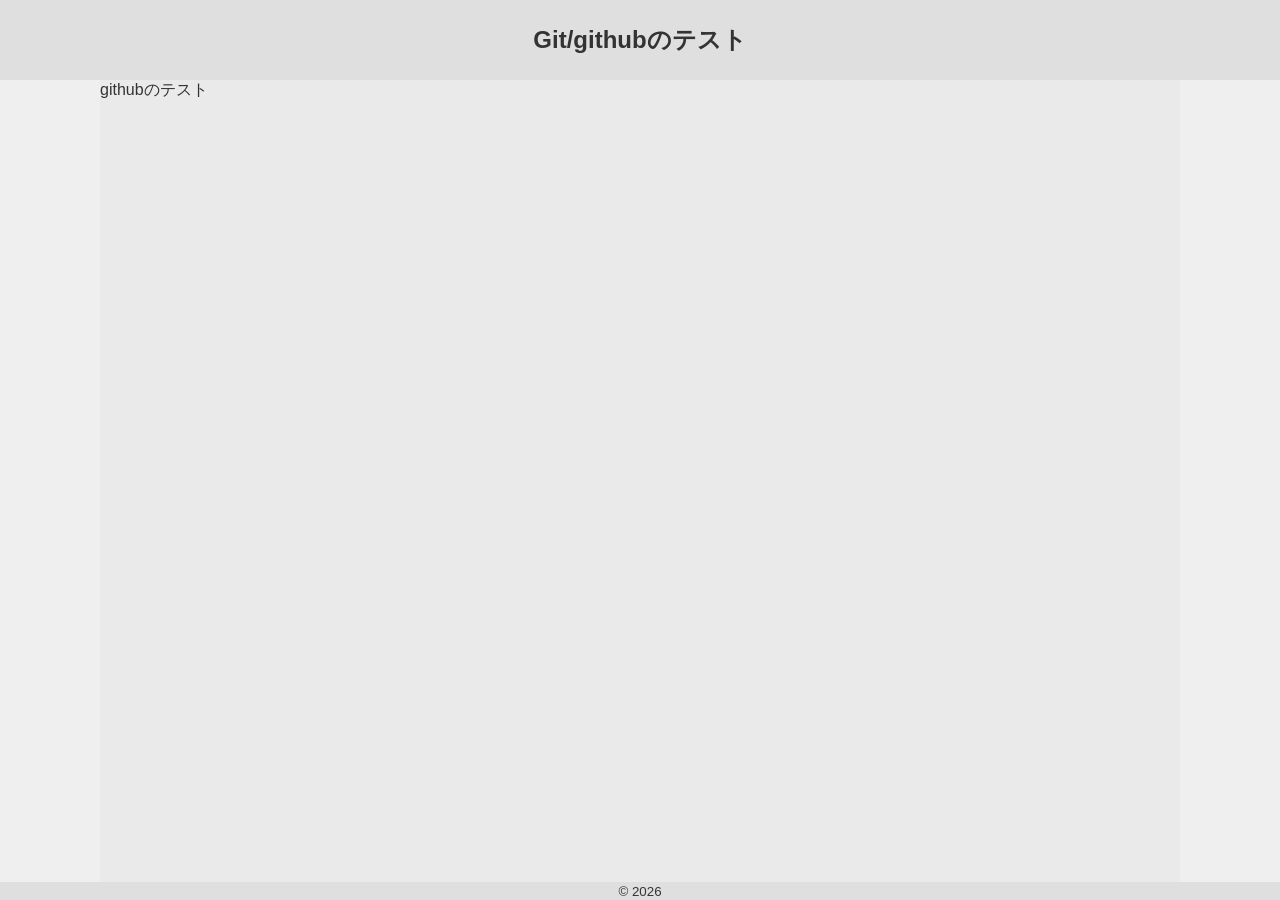
==== index.html @ 06b8a085 "ルート直下に移動" ====
<!DOCTYPE html>
<html lang="ja">

<head>
  <meta charset="UTF-8">
  <meta name="viewport" content="width=device-width, initial-scale=1.0">
  <link rel="stylesheet" href="css/reset.css">
  <link rel="stylesheet" href="css/style.css">
  <title>Git/githubのテスト</title>
</head>

<body>

  <header>
    <h1>Git/githubのテスト</h1>
    <!-- <nav class="g-nav">
      <ul>
        <li><a href="">★</a></li>
        <li><a href="">★</a></li>
        <li><a href="">★</a></li>
      </ul>
    </nav> -->
  </header>

  <main>

    <p>githubのテスト</p>




    <!-- <div class="wrapper">
        <div class="box"></div>
        <div class="box"></div>
      </div> -->




    <script>

    </script>




  </main>












  <footer>
    <p><small>&copy; 2026 </small></p>
  </footer>




</body>

</html>
---- css/style.css ----
/* 文字コードを指定する */
@charset "UTF-8";

body {
  background: #efefef;
  /* フッターを最下部につけて表示する */
  /* grid layout */
  display: grid;
  /* 子要素行（ここでは3つ header main footer） */
  grid-template-rows: auto 1fr auto;
  /* 最小の高さ */
  min-height: 100vh;
}

.container {
  background: #9f9e9e;
}

header {
  background: #dfdfdf;
  padding: 14px 0;

  /* 要素を中央にそろえる（tac以外の方法） */
  display: flex;
  justify-content: center;
  align-items: center;
}

header>h1 {
  font-size: 24px;
  margin: 10px;
}

main {
  background: #eaeaeb;
  width: 1080px;
  margin: 0 auto;
}

h2 {
  font-size: 18px;
  margin: 10px 0;
}

.wrapper {
  background: #aeeecc;
}

.box {
  background: #6a91ec;
}





/* フッター */
footer {
  background: #dfdfdf;
  color: #333;

  /* 要素を中央にそろえる（tac以外の方法） */
  display: flex;
  justify-content: center;
  align-items: center;
}



/* ▼レスポンシブ▼ */
/* 720px以下 */
@media (width <=720px) {

  main {
    width: 100%;
  }

  .container {
    width: 100%;
  }

  /* .wrapper {
    background: #aeeecc;

  } */

}

/* /レスポンシブ */
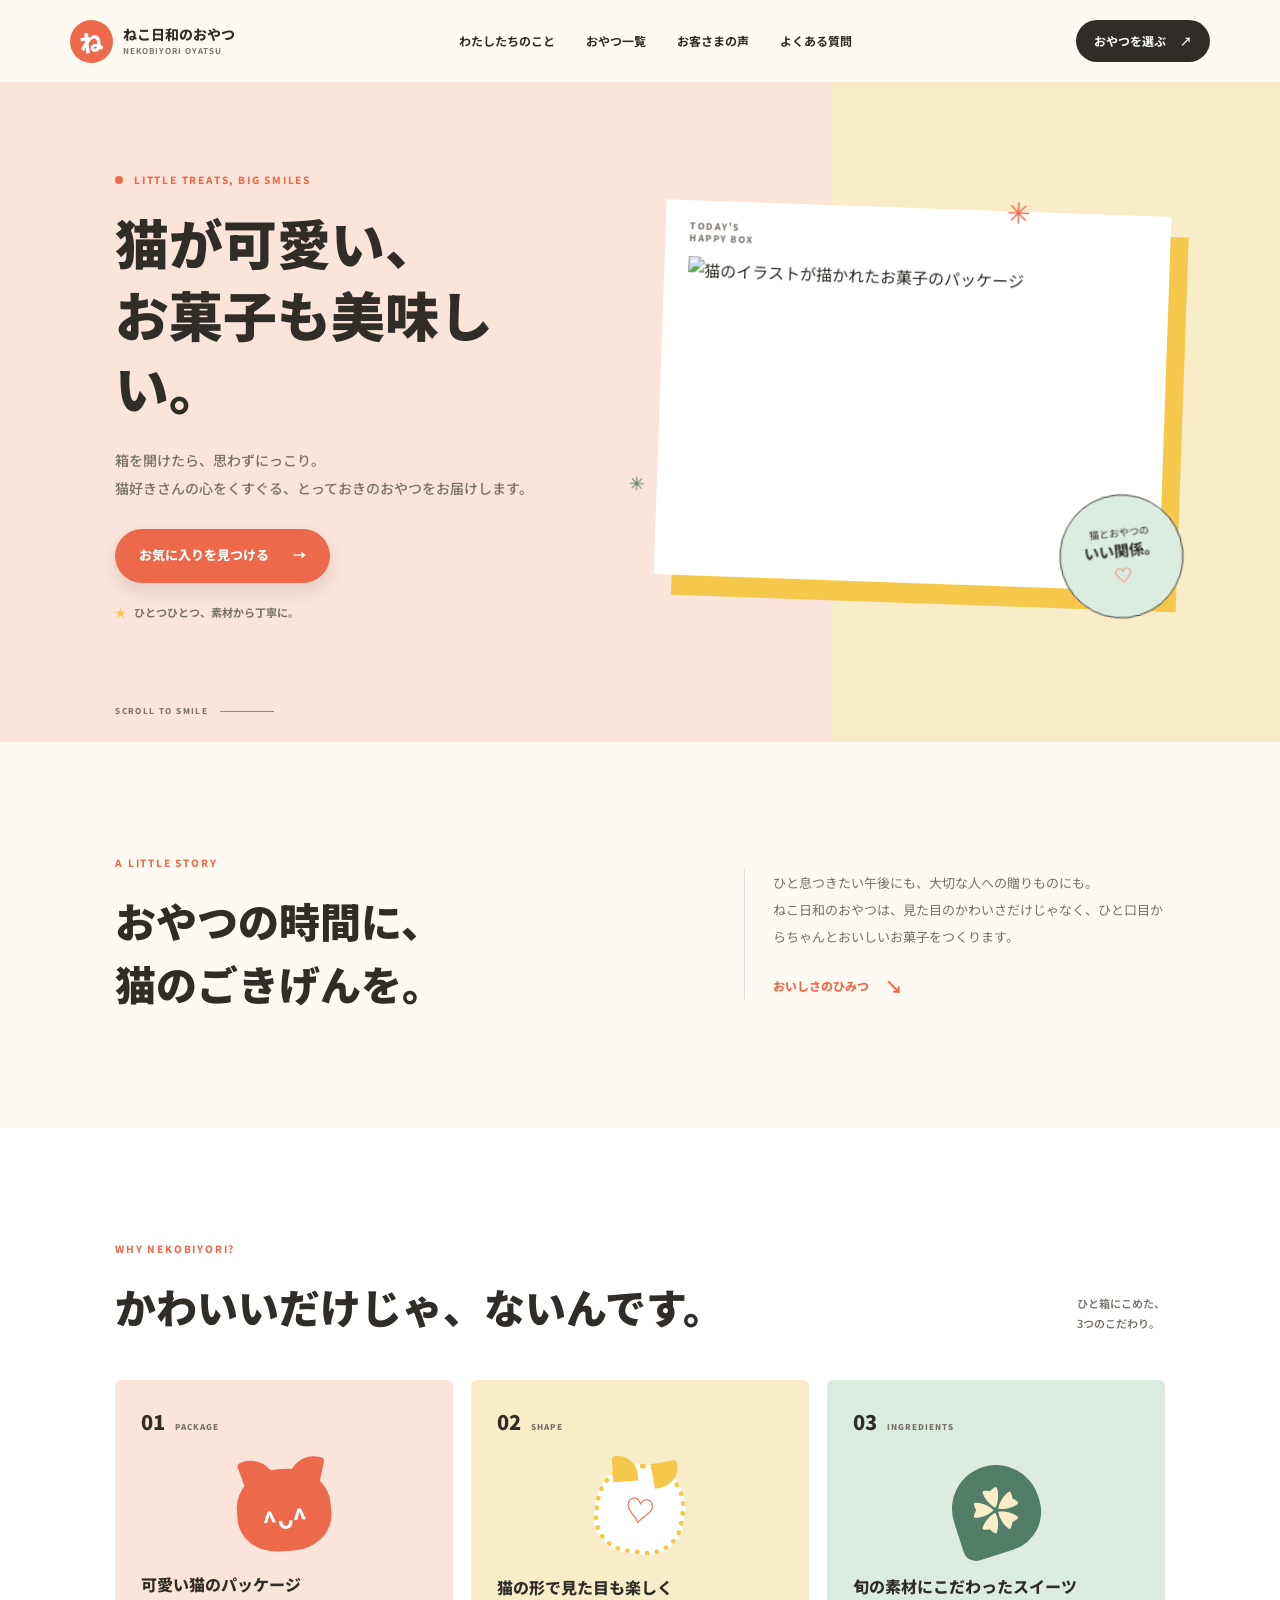
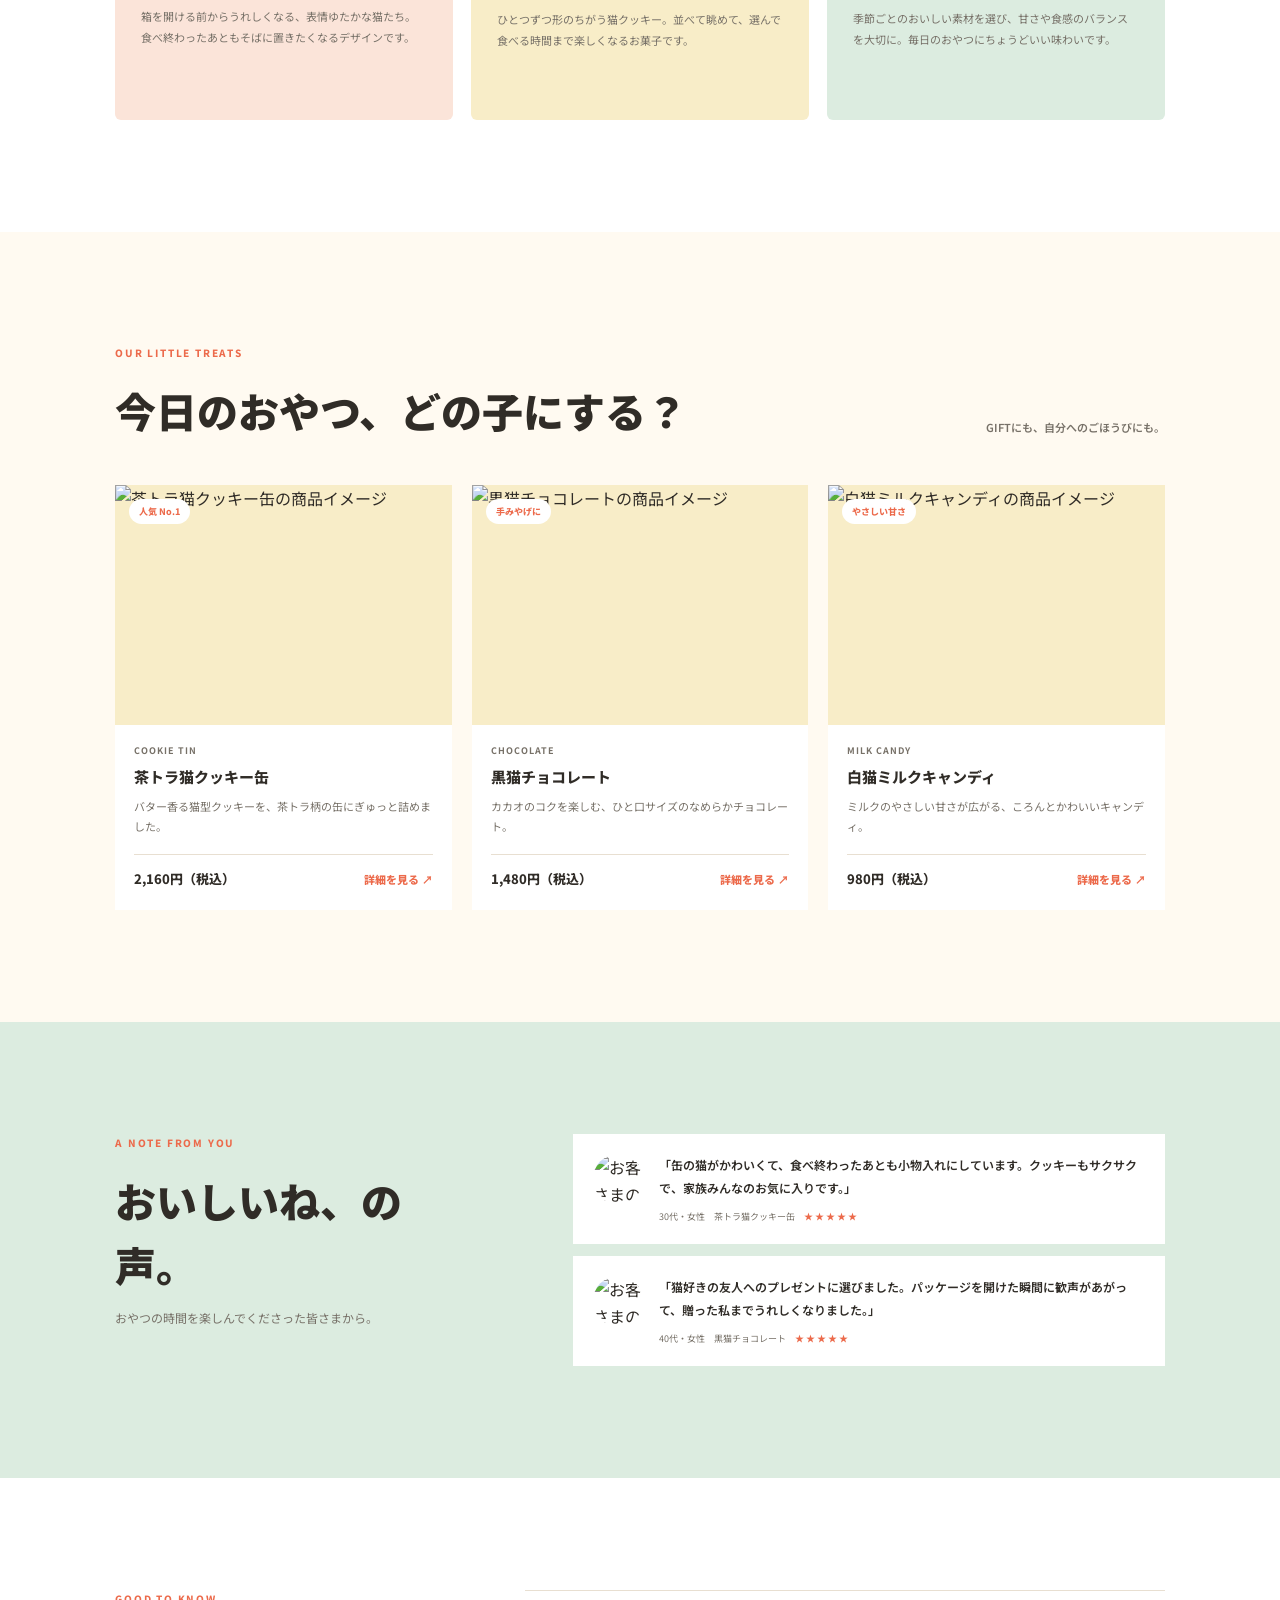
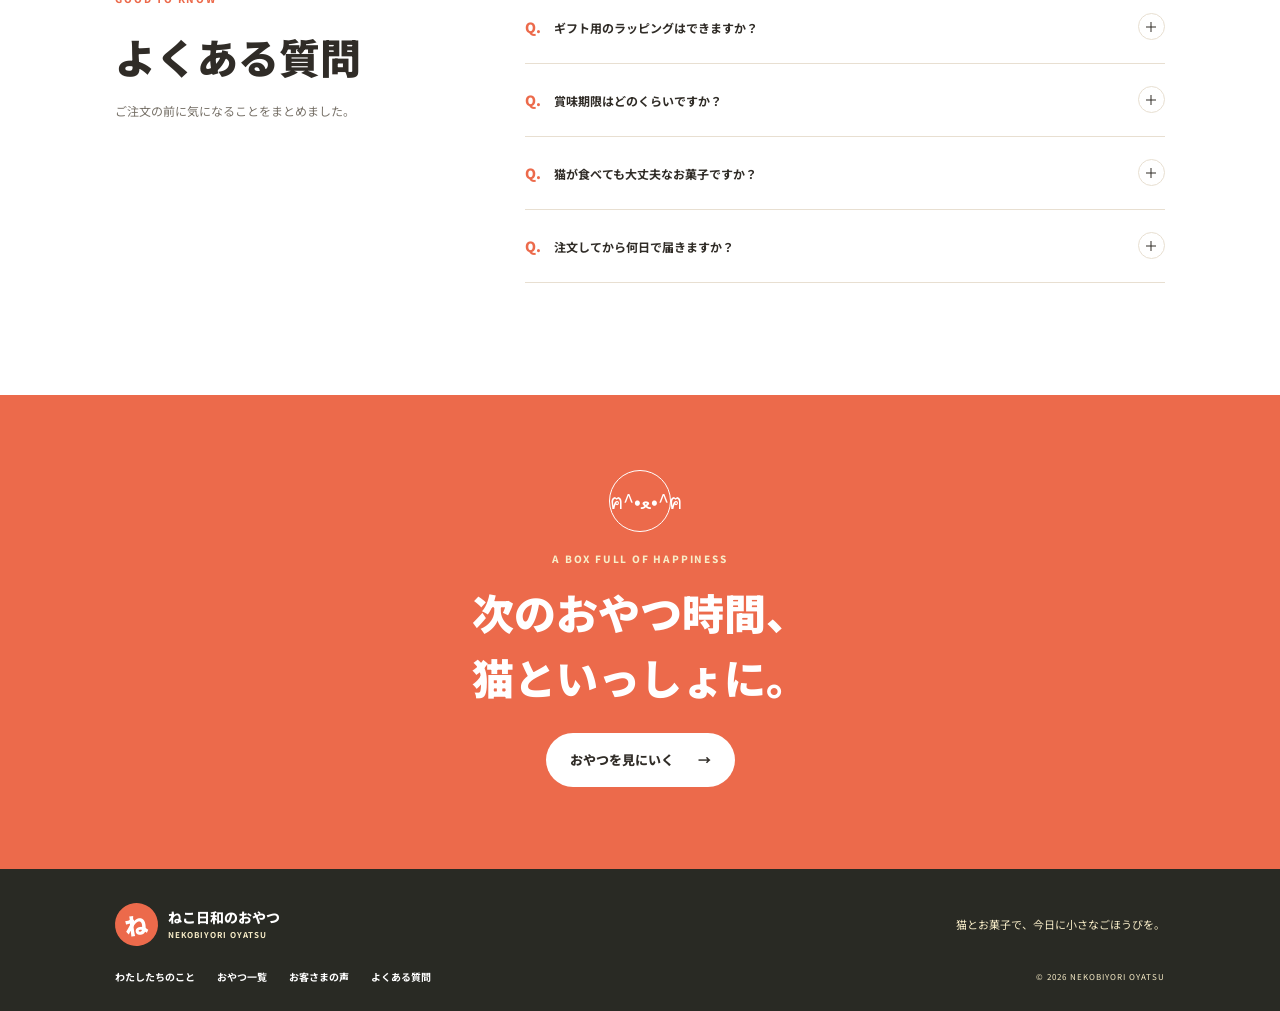
==== commit bcac6dcf: "バイブコーディングテスト（初回）" ====
--- a/index.html
+++ b/index.html
@@ -4,66 +4,144 @@
 <head>
   <meta charset="UTF-8">
   <meta name="viewport" content="width=device-width, initial-scale=1.0">
+  <meta name="description" content="猫のかわいさと、お菓子のおいしさをひと箱に。ねこ日和のおやつは、贈りものにもぴったりな小さなスイーツブランドです。">
+  <meta name="theme-color" content="#fffaf1">
+  <link rel="preconnect" href="https://fonts.googleapis.com">
+  <link rel="preconnect" href="https://fonts.gstatic.com" crossorigin>
+  <link href="https://fonts.googleapis.com/css2?family=Noto+Sans+JP:wght@400;500;600;700;800;900&display=swap" rel="stylesheet">
   <link rel="stylesheet" href="css/reset.css">
   <link rel="stylesheet" href="css/style.css">
-  <title>Git/githubのテスト</title>
+  <title>ねこ日和のおやつ | 猫が可愛い、お菓子も美味しい</title>
 </head>
 
 <body>
-
-  <header>
-    <h1>Git/githubのテスト</h1>
-    <!-- <nav class="g-nav">
-      <ul>
-        <li><a href="">★</a></li>
-        <li><a href="">★</a></li>
-        <li><a href="">★</a></li>
-      </ul>
-    </nav> -->
+  <header class="site-header">
+    <a class="brand" href="#top" aria-label="ねこ日和のおやつ トップ">
+      <span class="brand-mark" aria-hidden="true">ね</span>
+      <span class="brand-name">ねこ日和のおやつ<small>NEKOBIYORI OYATSU</small></span>
+    </a>
+    <nav class="site-nav" aria-label="メインナビゲーション">
+      <a href="#story">わたしたちのこと</a>
+      <a href="#products">おやつ一覧</a>
+      <a href="#voice">お客さまの声</a>
+      <a href="#faq">よくある質問</a>
+    </nav>
+    <a class="header-cta" href="#products">おやつを選ぶ <span aria-hidden="true">↗</span></a>
   </header>
 
-  <main>
+  <main id="top">
+    <section class="hero" aria-labelledby="hero-title">
+      <div class="hero-copy">
+        <p class="eyebrow"><span class="eyebrow-dot"></span> LITTLE TREATS, BIG SMILES</p>
+        <h1 id="hero-title">猫が可愛い、<br>お菓子も美味しい。</h1>
+        <p class="hero-description">箱を開けたら、思わずにっこり。<br>猫好きさんの心をくすぐる、とっておきのおやつをお届けします。</p>
+        <a class="button button-primary" href="#products">お気に入りを見つける <span aria-hidden="true">→</span></a>
+        <p class="hero-note"><span aria-hidden="true">★</span> ひとつひとつ、素材から丁寧に。</p>
+      </div>
+      <div class="hero-visual">
+        <div class="hero-visual-label">TODAY'S<br>HAPPY BOX</div>
+        <img src="https://placehold.jp/800x400.png?text=Main+Visual" alt="猫のイラストが描かれたお菓子のパッケージ">
+        <div class="hero-sticker"><span>猫とおやつの</span><strong>いい関係。</strong><span aria-hidden="true">♡</span></div>
+        <span class="hero-spark hero-spark-one" aria-hidden="true">✳</span>
+        <span class="hero-spark hero-spark-two" aria-hidden="true">✳</span>
+      </div>
+      <a class="scroll-cue" href="#story"><span>SCROLL TO SMILE</span><i aria-hidden="true"></i></a>
+    </section>
 
-    <p>githubのテスト</p>
+    <section class="intro section-pad" id="story" aria-labelledby="story-title">
+      <div class="section-heading">
+        <p class="eyebrow">A LITTLE STORY</p>
+        <h2 id="story-title">おやつの時間に、<br>猫のごきげんを。</h2>
+      </div>
+      <div class="intro-copy">
+        <p>ひと息つきたい午後にも、大切な人への贈りものにも。<br>ねこ日和のおやつは、見た目のかわいさだけじゃなく、ひと口目からちゃんとおいしいお菓子をつくります。</p>
+        <a class="text-link" href="#features">おいしさのひみつ <span aria-hidden="true">↘</span></a>
+      </div>
+    </section>
 
+    <section class="features section-pad" id="features" aria-labelledby="features-title">
+      <div class="section-title-row">
+        <div>
+          <p class="eyebrow">WHY NEKOBIYORI?</p>
+          <h2 id="features-title">かわいいだけじゃ、ないんです。</h2>
+        </div>
+        <p class="section-aside">ひと箱にこめた、<br>3つのこだわり。</p>
+      </div>
+      <div class="feature-list">
+        <article class="feature-card feature-card-coral">
+          <div class="feature-number">01 <span>PACKAGE</span></div>
+          <div class="feature-illustration illustration-cat" aria-hidden="true"><span class="cat-face">^ᴗ^</span><span class="cat-ear cat-ear-left"></span><span class="cat-ear cat-ear-right"></span></div>
+          <h3>可愛い猫のパッケージ</h3>
+          <p>箱を開ける前からうれしくなる、表情ゆたかな猫たち。食べ終わったあともそばに置きたくなるデザインです。</p>
+        </article>
+        <article class="feature-card feature-card-yellow">
+          <div class="feature-number">02 <span>SHAPE</span></div>
+          <div class="feature-illustration illustration-cookie" aria-hidden="true"><span>♡</span></div>
+          <h3>猫の形で見た目も楽しく</h3>
+          <p>ひとつずつ形のちがう猫クッキー。並べて眺めて、選んで食べる時間まで楽しくなるお菓子です。</p>
+        </article>
+        <article class="feature-card feature-card-mint">
+          <div class="feature-number">03 <span>INGREDIENTS</span></div>
+          <div class="feature-illustration illustration-leaf" aria-hidden="true"><span>✿</span></div>
+          <h3>旬の素材にこだわったスイーツ</h3>
+          <p>季節ごとのおいしい素材を選び、甘さや食感のバランスを大切に。毎日のおやつにちょうどいい味わいです。</p>
+        </article>
+      </div>
+    </section>
 
+    <section class="products section-pad" id="products" aria-labelledby="products-title">
+      <div class="section-title-row">
+        <div>
+          <p class="eyebrow">OUR LITTLE TREATS</p>
+          <h2 id="products-title">今日のおやつ、どの子にする？</h2>
+        </div>
+        <p class="section-aside">GIFTにも、自分へのごほうびにも。</p>
+      </div>
+      <div class="product-grid" id="product-list" aria-live="polite"></div>
+    </section>
 
+    <section class="voice section-pad" id="voice" aria-labelledby="voice-title">
+      <div class="voice-heading">
+        <p class="eyebrow">A NOTE FROM YOU</p>
+        <h2 id="voice-title">おいしいね、の声。</h2>
+        <p>おやつの時間を楽しんでくださった皆さまから。</p>
+      </div>
+      <div class="voice-grid" id="voice-list" aria-live="polite"></div>
+    </section>
 
-    <!-- <div class="wrapper">
-        <div class="box"></div>
-        <div class="box"></div>
-      </div> -->
+    <section class="faq section-pad" id="faq" aria-labelledby="faq-title">
+      <div class="faq-intro">
+        <p class="eyebrow">GOOD TO KNOW</p>
+        <h2 id="faq-title">よくある質問</h2>
+        <p>ご注文の前に気になることをまとめました。</p>
+      </div>
+      <div class="faq-list" id="faq-list"></div>
+    </section>
 
-
-
-
-    <script>
-
-    </script>
-
-
-
-
+    <section class="closing-cta" aria-label="商品一覧への案内">
+      <div class="closing-cat" aria-hidden="true">ฅ^•ﻌ•^ฅ</div>
+      <p class="eyebrow">A BOX FULL OF HAPPINESS</p>
+      <h2>次のおやつ時間、<br>猫といっしょに。</h2>
+      <a class="button button-light" href="#products">おやつを見にいく <span aria-hidden="true">→</span></a>
+    </section>
   </main>
 
-
-
-
-
-
-
-
-
-
-
-
-  <footer>
-    <p><small>&copy; 2026 </small></p>
+  <footer class="site-footer">
+    <a class="brand footer-brand" href="#top" aria-label="ねこ日和のおやつ トップ">
+      <span class="brand-mark" aria-hidden="true">ね</span>
+      <span class="brand-name">ねこ日和のおやつ<small>NEKOBIYORI OYATSU</small></span>
+    </a>
+    <p class="footer-message">猫とお菓子で、今日に小さなごほうびを。</p>
+    <nav class="footer-nav" aria-label="フッターナビゲーション">
+      <a href="#story">わたしたちのこと</a>
+      <a href="#products">おやつ一覧</a>
+      <a href="#voice">お客さまの声</a>
+      <a href="#faq">よくある質問</a>
+    </nav>
+    <small class="copyright">© 2026 NEKOBIYORI OYATSU</small>
   </footer>
 
-
-
-
+  <script src="js/script.js" defer></script>
 </body>
 
-</html>+</html>
--- a/css/style.css
+++ b/css/style.css
@@ -1,89 +1,1199 @@
-/* 文字コードを指定する */
 @charset "UTF-8";
 
+:root {
+  /* 欧文と和文のフォント。リセットCSSの指定を上書きして全体に適用します。 */
+  --font_en: "Noto Sans JP";
+  --font_ja: "Noto Sans JP";
+  --font-family: var(--font_en), var(--font_ja), sans-serif;
+  /* サイトの基本カラー。色を変える場合はここを編集してください。 */
+  --primary-color: #ec6a4b;
+  --secondary-color: #f5c84c;
+  --bg-color: #fffaf1;
+  --text-color: #302c27;
+  --muted-color: #777168;
+  --surface-color: #ffffff;
+  --line-color: #e8dfd1;
+  --coral-soft: #fbe4d9;
+  --yellow-soft: #f8edc8;
+  --mint-soft: #dcece0;
+  --mint-strong: #527d66;
+  --dark-color: #292a24;
+  --white-color: #ffffff;
+  --shadow-color: rgb(48 44 39 / 12%);
+  --shadow-soft: 0 16px 40px var(--shadow-color);
+  --radius-card: 6px;
+}
+
+* {
+  font-family: var(--font-family);
+}
+
+html {
+  scroll-padding-top: 88px;
+}
+
 body {
-  background: #efefef;
-  /* フッターを最下部につけて表示する */
-  /* grid layout */
-  display: grid;
-  /* 子要素行（ここでは3つ header main footer） */
-  grid-template-rows: auto 1fr auto;
-  /* 最小の高さ */
-  min-height: 100vh;
-}
-
-.container {
-  background: #9f9e9e;
-}
-
-header {
-  background: #dfdfdf;
-  padding: 14px 0;
-
-  /* 要素を中央にそろえる（tac以外の方法） */
+  min-width: 320px;
+  background: var(--bg-color);
+  color: var(--text-color);
+  font-family: var(--font-family);
+  line-height: 1.7;
+}
+
+button,
+a {
+  -webkit-tap-highlight-color: transparent;
+}
+
+a:focus-visible,
+button:focus-visible {
+  outline: 3px solid var(--primary-color);
+  outline-offset: 4px;
+}
+
+.site-header {
+  position: relative;
+  z-index: 5;
   display: flex;
+  min-height: 82px;
+  align-items: center;
+  justify-content: space-between;
+  gap: 28px;
+  padding: 12px clamp(24px, 5.5vw, 88px);
+  background: var(--bg-color);
+}
+
+.brand {
+  display: inline-flex;
+  flex: 0 0 auto;
+  align-items: center;
+  gap: 10px;
+}
+
+.brand-mark {
+  display: grid;
+  width: 43px;
+  aspect-ratio: 1;
+  place-items: center;
+  border-radius: 50%;
+  background: var(--primary-color);
+  color: var(--white-color);
+  font-size: 23px;
+  font-weight: 900;
+  transform: rotate(-8deg);
+}
+
+.brand-name {
+  display: grid;
+  font-size: 14px;
+  font-weight: 800;
+  line-height: 1.25;
+}
+
+.brand-name small {
+  margin-top: 3px;
+  color: var(--muted-color);
+  font-size: 8px;
+  font-weight: 700;
+  letter-spacing: 1px;
+}
+
+.site-nav,
+.footer-nav {
+  display: flex;
+  align-items: center;
+  gap: clamp(16px, 2.4vw, 36px);
+}
+
+.site-nav a,
+.footer-nav a {
+  font-size: 12px;
+  font-weight: 700;
+  transition: color 180ms ease;
+}
+
+.site-nav a:hover,
+.footer-nav a:hover {
+  color: var(--primary-color);
+}
+
+.header-cta {
+  display: inline-flex;
+  min-height: 42px;
+  align-items: center;
+  gap: 14px;
+  padding: 0 18px;
+  border-radius: 999px;
+  background: var(--text-color);
+  color: var(--white-color);
+  font-size: 12px;
+  font-weight: 700;
+  transition: background 180ms ease, transform 180ms ease;
+}
+
+.header-cta:hover {
+  background: var(--primary-color);
+  transform: translateY(-2px);
+}
+
+.hero {
+  position: relative;
+  display: grid;
+  min-height: min(660px, calc(100svh - 82px));
+  grid-template-columns: 1fr 1.05fr;
+  align-items: center;
+  gap: 5vw;
+  overflow: hidden;
+  padding: 68px clamp(28px, 9vw, 144px) 100px;
+  background: var(--coral-soft);
+}
+
+.hero::before {
+  position: absolute;
+  top: 0;
+  right: 0;
+  width: 35%;
+  height: 100%;
+  background: var(--yellow-soft);
+  content: "";
+}
+
+.hero-copy,
+.hero-visual {
+  position: relative;
+  z-index: 1;
+}
+
+.eyebrow {
+  margin: 0 0 18px;
+  color: var(--primary-color);
+  font-size: 10px;
+  font-weight: 800;
+  letter-spacing: 1.8px;
+}
+
+.eyebrow-dot {
+  display: inline-block;
+  width: 8px;
+  height: 8px;
+  margin-right: 7px;
+  border-radius: 50%;
+  background: var(--primary-color);
+}
+
+.hero h1 {
+  margin: 0;
+  font-size: clamp(38px, 4.2vw, 58px);
+  font-weight: 900;
+  line-height: 1.35;
+  letter-spacing: 0;
+}
+
+.hero-description {
+  margin: 22px 0 27px;
+  color: var(--muted-color);
+  font-size: 14px;
+  font-weight: 500;
+  line-height: 2;
+}
+
+.button {
+  display: inline-flex;
+  min-height: 54px;
+  align-items: center;
   justify-content: center;
+  gap: 24px;
+  padding: 0 24px;
+  border-radius: 999px;
+  font-size: 13px;
+  font-weight: 800;
+  transition: background 180ms ease, color 180ms ease, transform 180ms ease, box-shadow 180ms ease;
+}
+
+.button:hover {
+  transform: translateY(-3px);
+}
+
+.button-primary {
+  background: var(--primary-color);
+  box-shadow: 0 8px 18px var(--shadow-color);
+  color: var(--white-color);
+}
+
+.button-primary:hover {
+  background: var(--text-color);
+  box-shadow: var(--shadow-soft);
+}
+
+.hero-note {
+  margin: 20px 0 0;
+  color: var(--muted-color);
+  font-size: 11px;
+  font-weight: 700;
+}
+
+.hero-note span {
+  margin-right: 5px;
+  color: var(--secondary-color);
+}
+
+.hero-visual {
+  min-width: 0;
+  padding: 20px 24px 24px;
+  background: var(--surface-color);
+  box-shadow: 18px 20px 0 var(--secondary-color);
+  transform: rotate(2deg);
+  animation: hero-arrive 700ms both;
+}
+
+.hero-visual img {
+  display: block;
+  width: 100%;
+  aspect-ratio: 1.55;
+  object-fit: cover;
+}
+
+.hero-visual-label {
+  margin-bottom: 12px;
+  color: var(--muted-color);
+  font-size: 9px;
+  font-weight: 800;
+  letter-spacing: 1.5px;
+  line-height: 1.35;
+}
+
+.hero-sticker {
+  position: absolute;
+  right: -24px;
+  bottom: -28px;
+  display: grid;
+  width: 124px;
+  aspect-ratio: 1;
+  align-content: center;
+  justify-items: center;
+  border: 1px solid var(--text-color);
+  border-radius: 50%;
+  background: var(--mint-soft);
+  color: var(--text-color);
+  font-size: 10px;
+  line-height: 1.5;
+  transform: rotate(-8deg);
+}
+
+.hero-sticker strong {
+  font-size: 15px;
+}
+
+.hero-sticker span:last-child {
+  color: var(--primary-color);
+  font-size: 18px;
+}
+
+.hero-spark {
+  position: absolute;
+  color: var(--primary-color);
+  font-size: 29px;
+}
+
+.hero-spark-one {
+  top: -25px;
+  right: 28%;
+}
+
+.hero-spark-two {
+  bottom: 20%;
+  left: -28px;
+  color: var(--mint-strong);
+  font-size: 19px;
+}
+
+.scroll-cue {
+  position: absolute;
+  bottom: 24px;
+  left: clamp(28px, 9vw, 144px);
+  display: flex;
   align-items: center;
-}
-
-header>h1 {
-  font-size: 24px;
-  margin: 10px;
-}
-
-main {
-  background: #eaeaeb;
-  width: 1080px;
-  margin: 0 auto;
-}
-
-h2 {
+  gap: 12px;
+  color: var(--muted-color);
+  font-size: 8px;
+  font-weight: 800;
+  letter-spacing: 1.4px;
+}
+
+.scroll-cue i {
+  width: 54px;
+  height: 1px;
+  background: var(--primary-color);
+}
+
+.section-pad {
+  padding: 112px clamp(28px, 9vw, 144px);
+}
+
+.intro {
+  display: grid;
+  grid-template-columns: 1fr 0.8fr;
+  align-items: center;
+  gap: 8vw;
+  background: var(--bg-color);
+}
+
+.section-heading h2,
+.section-title-row h2,
+.voice-heading h2,
+.faq-intro h2 {
+  margin: 0;
+  font-size: clamp(27px, 3.2vw, 42px);
+  font-weight: 900;
+  line-height: 1.55;
+  letter-spacing: 0;
+}
+
+.intro-copy {
+  padding-left: 28px;
+  border-left: 1px solid var(--line-color);
+}
+
+.intro-copy p {
+  margin: 0 0 20px;
+  color: var(--muted-color);
+  font-size: 13px;
+  line-height: 2.1;
+}
+
+.text-link {
+  display: inline-flex;
+  align-items: center;
+  gap: 16px;
+  color: var(--primary-color);
+  font-size: 12px;
+  font-weight: 800;
+}
+
+.text-link span {
   font-size: 18px;
-  margin: 10px 0;
-}
-
-.wrapper {
-  background: #aeeecc;
-}
-
-.box {
-  background: #6a91ec;
-}
-
-
-
-
-
-/* フッター */
-footer {
-  background: #dfdfdf;
-  color: #333;
-
-  /* 要素を中央にそろえる（tac以外の方法） */
+  transition: transform 180ms ease;
+}
+
+.text-link:hover span {
+  transform: translate(3px, 3px);
+}
+
+.features {
+  background: var(--surface-color);
+}
+
+.section-title-row {
   display: flex;
-  justify-content: center;
+  align-items: end;
+  justify-content: space-between;
+  gap: 30px;
+  margin-bottom: 42px;
+}
+
+.section-aside {
+  margin: 0 0 5px;
+  color: var(--muted-color);
+  font-size: 11px;
+  font-weight: 600;
+  line-height: 1.8;
+}
+
+.feature-list {
+  display: grid;
+  grid-template-columns: repeat(3, minmax(0, 1fr));
+  gap: 18px;
+}
+
+.feature-card {
+  position: relative;
+  min-height: 340px;
+  overflow: hidden;
+  padding: 25px 26px 28px;
+  border-radius: var(--radius-card);
+  transition: transform 220ms ease, box-shadow 220ms ease;
+}
+
+.feature-card:hover {
+  box-shadow: var(--shadow-soft);
+  transform: translateY(-7px);
+}
+
+.feature-card-coral {
+  background: var(--coral-soft);
+}
+
+.feature-card-yellow {
+  background: var(--yellow-soft);
+}
+
+.feature-card-mint {
+  background: var(--mint-soft);
+}
+
+.feature-number {
+  position: relative;
+  z-index: 1;
+  font-size: 20px;
+  font-weight: 900;
+}
+
+.feature-number span {
+  margin-left: 5px;
+  color: var(--muted-color);
+  font-size: 8px;
+  letter-spacing: 1px;
+}
+
+.feature-illustration {
+  position: relative;
+  display: grid;
+  width: 104px;
+  height: 96px;
+  margin: 16px auto 21px;
+  place-items: center;
+}
+
+.illustration-cat {
+  width: 94px;
+  height: 82px;
+  margin-top: 30px;
+  border-radius: 46% 46% 42% 42%;
+  background: var(--primary-color);
+  color: var(--white-color);
+  transform: rotate(-4deg);
+}
+
+.cat-face {
+  position: relative;
+  z-index: 1;
+  margin-top: 17px;
+  font-size: 25px;
+  font-weight: 800;
+}
+
+.cat-ear {
+  position: absolute;
+  top: -13px;
+  width: 32px;
+  height: 35px;
+  background: var(--primary-color);
+}
+
+.cat-ear-left {
+  left: 7px;
+  border-radius: 4px 80% 0 0;
+  transform: rotate(-16deg);
+}
+
+.cat-ear-right {
+  right: 7px;
+  border-radius: 80% 4px 0 0;
+  transform: rotate(16deg);
+}
+
+.illustration-cookie {
+  width: 90px;
+  height: 90px;
+  margin-top: 25px;
+  border: 5px dotted var(--secondary-color);
+  border-radius: 47% 47% 40% 40%;
+  background: var(--white-color);
+  color: var(--primary-color);
+  font-size: 30px;
+  transform: rotate(8deg);
+}
+
+.illustration-cookie::before,
+.illustration-cookie::after {
+  position: absolute;
+  top: -11px;
+  width: 25px;
+  height: 26px;
+  border-radius: 3px 80% 0 0;
+  background: var(--secondary-color);
+  content: "";
+}
+
+.illustration-cookie::before {
+  left: 7px;
+  transform: rotate(-12deg);
+}
+
+.illustration-cookie::after {
+  right: 7px;
+  transform: rotate(72deg);
+}
+
+.illustration-leaf {
+  width: 88px;
+  height: 88px;
+  margin-top: 26px;
+  border-radius: 50% 50% 45% 15%;
+  background: var(--mint-strong);
+  color: var(--yellow-soft);
+  font-size: 48px;
+  transform: rotate(-18deg);
+}
+
+.feature-card h3 {
+  margin: 0 0 10px;
+  font-size: 16px;
+  font-weight: 800;
+  line-height: 1.5;
+}
+
+.feature-card p {
+  margin: 0;
+  color: var(--muted-color);
+  font-size: 11px;
+  line-height: 1.9;
+}
+
+.products {
+  background: var(--bg-color);
+}
+
+.product-grid {
+  display: grid;
+  grid-template-columns: repeat(3, minmax(0, 1fr));
+  gap: 20px;
+}
+
+.product-card {
+  min-width: 0;
+  background: var(--surface-color);
+  transition: box-shadow 220ms ease, transform 220ms ease;
+}
+
+.product-card:hover {
+  box-shadow: var(--shadow-soft);
+  transform: translateY(-6px);
+}
+
+.product-image-wrap {
+  position: relative;
+  overflow: hidden;
+  background: var(--yellow-soft);
+}
+
+.product-image-wrap img {
+  display: block;
+  width: 100%;
+  aspect-ratio: 1.4;
+  object-fit: cover;
+  transition: transform 350ms ease;
+}
+
+.product-card:hover img {
+  transform: scale(1.04);
+}
+
+.product-tag {
+  position: absolute;
+  top: 14px;
+  left: 14px;
+  padding: 5px 10px;
+  border-radius: 999px;
+  background: var(--surface-color);
+  color: var(--primary-color);
+  font-size: 9px;
+  font-weight: 800;
+}
+
+.product-info {
+  padding: 18px 19px 20px;
+}
+
+.product-category {
+  margin: 0 0 5px;
+  color: var(--muted-color);
+  font-size: 9px;
+  font-weight: 700;
+  letter-spacing: 1px;
+}
+
+.product-info h3 {
+  margin: 0;
+  font-size: 15px;
+  font-weight: 800;
+}
+
+.product-info > p:last-of-type {
+  min-height: 42px;
+  margin: 8px 0 15px;
+  color: var(--muted-color);
+  font-size: 11px;
+  line-height: 1.8;
+}
+
+.product-bottom {
+  display: flex;
   align-items: center;
-}
-
-
-
-/* ▼レスポンシブ▼ */
-/* 720px以下 */
-@media (width <=720px) {
-
-  main {
+  justify-content: space-between;
+  padding-top: 13px;
+  border-top: 1px solid var(--line-color);
+}
+
+.product-price {
+  font-size: 13px;
+  font-weight: 800;
+}
+
+.product-link {
+  color: var(--primary-color);
+  font-size: 11px;
+  font-weight: 800;
+}
+
+.voice {
+  display: grid;
+  grid-template-columns: 0.75fr 1.25fr;
+  align-items: start;
+  gap: 8vw;
+  background: var(--mint-soft);
+}
+
+.voice-heading h2 {
+  margin-bottom: 12px;
+}
+
+.voice-heading > p:last-child {
+  margin: 0;
+  color: var(--muted-color);
+  font-size: 12px;
+}
+
+.voice-grid {
+  display: grid;
+  gap: 12px;
+}
+
+.voice-card {
+  display: grid;
+  grid-template-columns: 50px 1fr;
+  align-items: start;
+  gap: 16px;
+  padding: 20px;
+  background: var(--surface-color);
+}
+
+.voice-card img {
+  width: 50px;
+  aspect-ratio: 1;
+  border-radius: 50%;
+  object-fit: cover;
+}
+
+.voice-card blockquote {
+  margin: 0;
+  font-size: 12px;
+  font-weight: 600;
+  line-height: 1.9;
+}
+
+.voice-meta {
+  display: flex;
+  flex-wrap: wrap;
+  gap: 9px;
+  margin-top: 9px;
+  color: var(--muted-color);
+  font-size: 9px;
+}
+
+.voice-stars {
+  color: var(--primary-color);
+  letter-spacing: 2px;
+}
+
+.faq {
+  display: grid;
+  grid-template-columns: 0.65fr 1.35fr;
+  gap: 8vw;
+  background: var(--surface-color);
+}
+
+.faq-intro p:last-child {
+  margin: 13px 0 0;
+  color: var(--muted-color);
+  font-size: 12px;
+}
+
+.faq-list {
+  border-top: 1px solid var(--line-color);
+}
+
+.faq-item {
+  border-bottom: 1px solid var(--line-color);
+}
+
+.faq-question {
+  display: flex;
+  width: 100%;
+  min-height: 72px;
+  align-items: center;
+  justify-content: space-between;
+  gap: 18px;
+  border: 0;
+  background: transparent;
+  color: var(--text-color);
+  cursor: pointer;
+  text-align: left;
+}
+
+.faq-question-text {
+  display: flex;
+  align-items: baseline;
+  gap: 13px;
+  font-size: 12px;
+  font-weight: 700;
+}
+
+.faq-question-text strong,
+.faq-answer-label {
+  color: var(--primary-color);
+  font-size: 14px;
+  font-weight: 900;
+}
+
+.faq-toggle {
+  position: relative;
+  flex: 0 0 auto;
+  width: 27px;
+  aspect-ratio: 1;
+  border: 1px solid var(--line-color);
+  border-radius: 50%;
+}
+
+.faq-toggle::before,
+.faq-toggle::after {
+  position: absolute;
+  top: 50%;
+  left: 50%;
+  width: 10px;
+  height: 1px;
+  background: var(--text-color);
+  content: "";
+  transform: translate(-50%, -50%);
+  transition: transform 200ms ease;
+}
+
+.faq-toggle::after {
+  transform: translate(-50%, -50%) rotate(90deg);
+}
+
+.faq-question[aria-expanded="true"] .faq-toggle::after {
+  transform: translate(-50%, -50%);
+}
+
+.faq-answer {
+  display: grid;
+  grid-template-rows: 0fr;
+  transition: grid-template-rows 260ms ease;
+}
+
+.faq-answer.is-open {
+  grid-template-rows: 1fr;
+}
+
+.faq-answer-inner {
+  overflow: hidden;
+}
+
+.faq-answer-content {
+  display: grid;
+  grid-template-columns: 16px 1fr;
+  gap: 12px;
+  padding: 0 45px 20px 2px;
+  color: var(--muted-color);
+  font-size: 11px;
+  line-height: 1.9;
+}
+
+.closing-cta {
+  display: grid;
+  justify-items: center;
+  padding: 75px 24px 82px;
+  background: var(--primary-color);
+  color: var(--white-color);
+  text-align: center;
+}
+
+.closing-cat {
+  display: grid;
+  width: 62px;
+  aspect-ratio: 1;
+  margin-bottom: 18px;
+  place-items: center;
+  border: 1px solid var(--white-color);
+  border-radius: 50%;
+  font-size: 20px;
+}
+
+.closing-cta .eyebrow {
+  margin-bottom: 12px;
+  color: var(--yellow-soft);
+}
+
+.closing-cta h2 {
+  margin: 0 0 24px;
+  font-size: clamp(26px, 3.5vw, 42px);
+  font-weight: 900;
+  line-height: 1.55;
+}
+
+.button-light {
+  background: var(--white-color);
+  color: var(--text-color);
+}
+
+.button-light:hover {
+  background: var(--yellow-soft);
+  box-shadow: var(--shadow-soft);
+}
+
+.site-footer {
+  display: grid;
+  grid-template-columns: 1fr 1fr;
+  align-items: center;
+  gap: 22px;
+  padding: 34px clamp(28px, 9vw, 144px) 26px;
+  background: var(--dark-color);
+  color: var(--white-color);
+}
+
+.footer-brand .brand-name small,
+.footer-message {
+  color: var(--yellow-soft);
+}
+
+.footer-message {
+  justify-self: end;
+  margin: 0;
+  font-size: 11px;
+}
+
+.footer-nav {
+  justify-self: start;
+  flex-wrap: wrap;
+  gap: 12px 22px;
+}
+
+.footer-nav a {
+  color: var(--white-color);
+  font-size: 10px;
+}
+
+.copyright {
+  justify-self: end;
+  color: var(--yellow-soft);
+  font-size: 8px;
+  letter-spacing: 1px;
+}
+
+@keyframes hero-arrive {
+  from {
+    opacity: 0;
+    transform: translateY(18px) rotate(2deg);
+  }
+
+  to {
+    opacity: 1;
+    transform: translateY(0) rotate(2deg);
+  }
+}
+
+@media (max-width: 900px) {
+  .site-header {
+    gap: 16px;
+    padding-right: 28px;
+    padding-left: 28px;
+  }
+
+  .site-nav {
+    gap: 14px;
+  }
+
+  .site-nav a {
+    font-size: 10px;
+  }
+
+  .hero {
+    gap: 4vw;
+    padding-right: 7vw;
+    padding-left: 7vw;
+  }
+
+  .section-pad {
+    padding: 88px 7vw;
+  }
+
+  .feature-card {
+    padding-right: 19px;
+    padding-left: 19px;
+  }
+}
+
+@media (max-width: 768px) {
+  html {
+    scroll-padding-top: 70px;
+  }
+
+  .site-header {
+    min-height: 70px;
+    flex-wrap: wrap;
+    justify-content: space-between;
+    gap: 8px 14px;
+    padding: 10px 20px;
+  }
+
+  .brand-mark {
+    width: 38px;
+    font-size: 20px;
+  }
+
+  .brand-name {
+    font-size: 12px;
+  }
+
+  .header-cta {
+    min-height: 37px;
+    gap: 8px;
+    padding: 0 13px;
+    font-size: 10px;
+  }
+
+  .site-nav {
+    order: 3;
     width: 100%;
-  }
-
-  .container {
+    justify-content: space-between;
+    gap: 10px;
+    padding-top: 7px;
+    border-top: 1px solid var(--line-color);
+  }
+
+  .site-nav a {
+    font-size: 9px;
+  }
+
+  .hero {
+    min-height: 0;
+    grid-template-columns: 1fr;
+    gap: 38px;
+    padding: 55px 25px 78px;
+  }
+
+  .hero::before {
+    top: auto;
+    bottom: 0;
     width: 100%;
-  }
-
-  /* .wrapper {
-    background: #aeeecc;
-
-  } */
-
-}
-
-/* /レスポンシブ */+    height: 43%;
+  }
+
+  .hero h1 {
+    font-size: clamp(38px, 10vw, 58px);
+  }
+
+  .hero-description {
+    margin: 15px 0 21px;
+    font-size: 12px;
+  }
+
+  .hero-visual {
+    width: calc(100% - 13px);
+    margin: 0 auto;
+    padding: 15px 15px 18px;
+  }
+
+  .hero-sticker {
+    right: -17px;
+    bottom: -22px;
+    width: 98px;
+    font-size: 8px;
+  }
+
+  .hero-sticker strong {
+    font-size: 12px;
+  }
+
+  .scroll-cue {
+    bottom: 24px;
+    left: 25px;
+  }
+
+  .section-pad {
+    padding: 70px 24px;
+  }
+
+  .intro,
+  .voice,
+  .faq {
+    grid-template-columns: 1fr;
+    gap: 28px;
+  }
+
+  .intro-copy {
+    padding: 0 0 0 18px;
+  }
+
+  .section-heading h2,
+  .section-title-row h2,
+  .voice-heading h2,
+  .faq-intro h2 {
+    font-size: 29px;
+  }
+
+  .section-title-row {
+    align-items: start;
+    margin-bottom: 28px;
+  }
+
+  .section-title-row .section-aside {
+    display: none;
+  }
+
+  .feature-list {
+    grid-template-columns: 1fr;
+    gap: 12px;
+  }
+
+  .feature-card {
+    min-height: 0;
+    padding: 20px 22px 23px;
+  }
+
+  .feature-illustration {
+    position: absolute;
+    top: 28px;
+    right: 23px;
+    width: 78px;
+    height: 70px;
+    margin: 0;
+    transform: scale(.75);
+  }
+
+  .feature-card h3 {
+    max-width: calc(100% - 76px);
+    min-height: 50px;
+    margin: 13px 0 6px;
+    font-size: 14px;
+  }
+
+  .feature-card p {
+    font-size: 10px;
+  }
+
+  .product-grid {
+    grid-template-columns: 1fr;
+    gap: 15px;
+  }
+
+  .product-card {
+    display: grid;
+    grid-template-columns: 0.9fr 1.1fr;
+  }
+
+  .product-image-wrap img {
+    height: 100%;
+    min-height: 190px;
+    aspect-ratio: auto;
+  }
+
+  .product-info {
+    display: flex;
+    flex-direction: column;
+    justify-content: center;
+    padding: 16px;
+  }
+
+  .product-info h3 {
+    font-size: 13px;
+  }
+
+  .product-info > p:last-of-type {
+    min-height: auto;
+    margin: 6px 0 12px;
+    font-size: 10px;
+  }
+
+  .voice-card {
+    gap: 12px;
+    padding: 16px;
+  }
+
+  .faq-question {
+    min-height: 66px;
+  }
+
+  .faq-question-text {
+    gap: 9px;
+    font-size: 11px;
+  }
+
+  .faq-answer-content {
+    padding-right: 30px;
+  }
+
+  .closing-cta {
+    padding: 62px 20px 68px;
+  }
+
+  .site-footer {
+    grid-template-columns: 1fr;
+    justify-items: start;
+    gap: 17px;
+    padding: 30px 24px 22px;
+  }
+
+  .footer-message,
+  .copyright {
+    justify-self: start;
+  }
+
+  .footer-nav {
+    gap: 10px 17px;
+  }
+}
+
+@media (max-width: 390px) {
+  .site-header {
+    padding-right: 15px;
+    padding-left: 15px;
+  }
+
+  .header-cta {
+    font-size: 9px;
+  }
+
+  .site-nav a {
+    font-size: 8px;
+  }
+
+  .section-pad {
+    padding-right: 18px;
+    padding-left: 18px;
+  }
+
+  .product-card {
+    grid-template-columns: 0.75fr 1.25fr;
+  }
+
+  .product-info {
+    padding: 12px;
+  }
+
+  .product-image-wrap img {
+    min-height: 175px;
+  }
+}
+
+@media (prefers-reduced-motion: reduce) {
+  *,
+  *::before,
+  *::after {
+    scroll-behavior: auto !important;
+    animation-duration: 0.01ms !important;
+    animation-iteration-count: 1 !important;
+    transition-duration: 0.01ms !important;
+  }
+}
